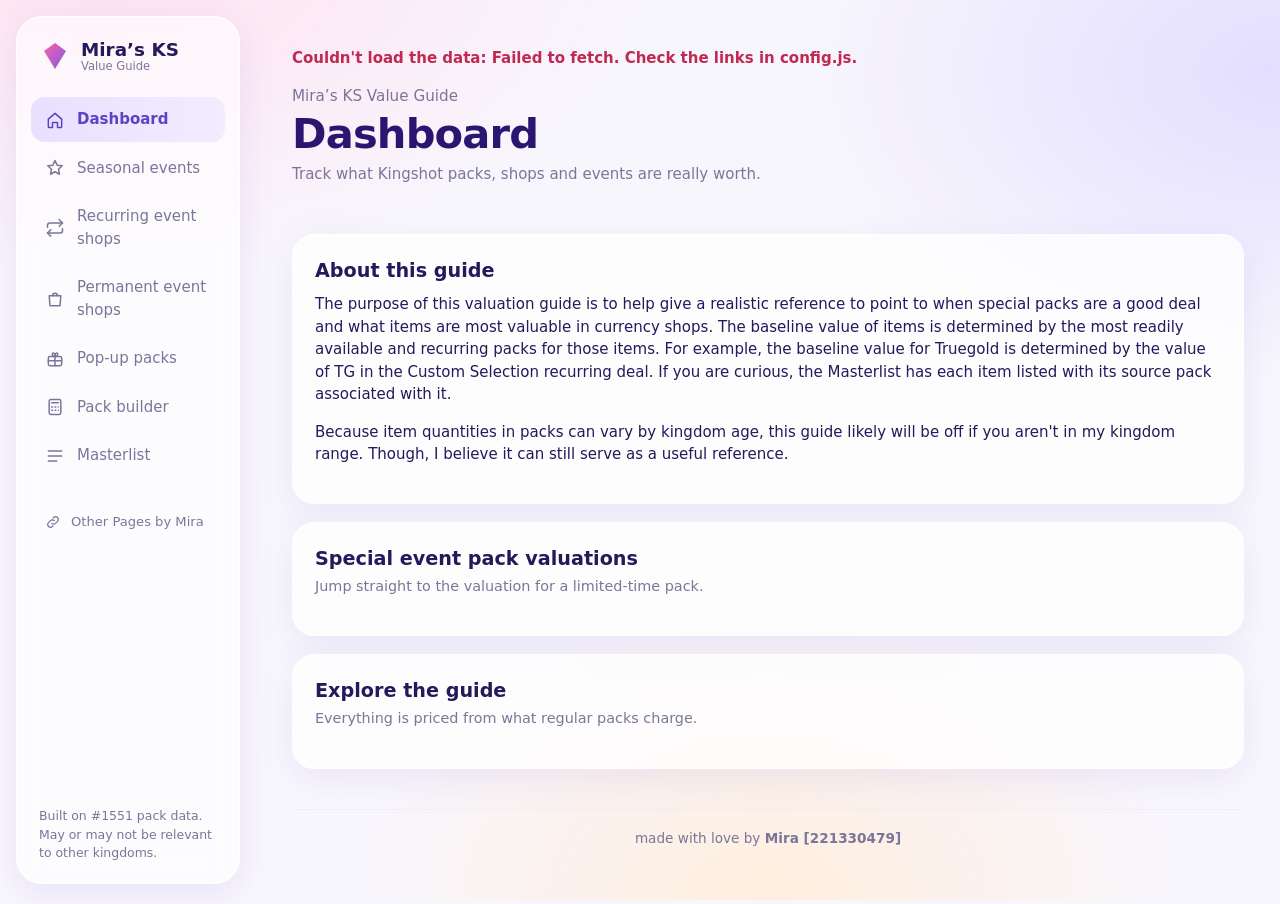
==== index.html @ 987b41c4 "added recurring page" ====
<!doctype html><html lang="en"><head><meta charset="utf-8"><meta name="viewport" content="width=device-width,initial-scale=1">
<title>Dashboard - Mira’s KS Value Guide</title><link rel="stylesheet" href="style.css"></head>
<body><main>
<div class="card"><div class="card-head" style="margin-bottom:8px"><div><h2>About this guide</h2></div></div><p style="margin:0">The purpose of this valuation guide is to help give a realistic reference to point to when special packs are a good deal and what items are most valuable in currency shops. The baseline value of items is determined by the most readily available and recurring packs for those items. For example, the baseline value for Truegold is determined by the value of TG in the Custom Selection recurring deal. If you are curious, the Masterlist has each item listed with its source pack associated with it.</p><p>Because item quantities in packs can vary by kingdom age, this guide likely will be off if you aren't in my kingdom range. Though, I believe it can still serve as a useful reference.</p></div>
<div class="card"><div class="card-head"><div><h2>Special event pack valuations</h2><p>Jump straight to the valuation for a limited-time pack.</p></div></div><div class="big-links" id="featured"></div></div>
<div class="card"><div class="card-head"><div><h2>Explore the guide</h2><p>Everything is priced from what regular packs charge.</p></div></div><div class="big-links" id="explore"></div></div>
</main>
<script src="config.js"></script>
<script src="app.js"></script>
<script>
header("index.html");
Promise.all([unitValues(), get("shops"), get("popups"), get("featured").catch(() => ({ featured: [] })), get("events").catch(() => ({ events: [] }))])
.then(([m, { shops }, { popups }, { featured }, { events: meta }]) => {
  const packs = scorePacks(m, popups).filter(p => !p.event);
  stats([
    ["Items valued", Object.keys(m).length, "list", ""],
    ["Event shops", shops.filter(s => !s.event).length, "bag", "pink"],
    ["Pop-up packs", packs.length, "gift", "peach"],
    ["Best pop-up ratio", packs.length ? Math.max(...packs.map(r => r.ratio)).toFixed(2) + "x" : "none yet", "bars", ""]
  ]);
  const feats = featured.map((f, i) => {
    let ev = (f.event || "").trim();
    if (!ev) { try { ev = new URL(f.url || "", location.href).searchParams.get("e") || ""; } catch (e) {} }
    const md = ev && meta.find(x => x.event.trim().toLowerCase() === ev.toLowerCase());
    return { ...f, i, st: md ? eventStatus(md) : null };
  }).sort((a, b) => stateRank[a.st ? a.st.state : "active"] - stateRank[b.st ? b.st.state : "active"] || a.i - b.i);
  document.getElementById("featured").innerHTML = feats.length
    ? feats.map(f => {
        const s = f.st ? f.st.state : "active";
        return bigLink(f.url || "popups.html", "gift", f.title, f.description, f.st ? f.st.label : f.badge, s === "past" ? "past" : "", s === "past" ? "grey" : s === "upcoming" ? "" : f.st ? "green" : "amber");
      }).join("")
    : `<p class="dim">No featured packs yet. Add a row to the featured tab of your sheet.</p>`;
  document.getElementById("explore").innerHTML = [
    ["event.html", "star", "Seasonal events", "Holiday events with their currency shop and packs."],
    ["recurring.html", "repeat", "Recurring event shops", "Shops from rotating events like Fantasy Theater, tier by tier."],
    ["shops.html", "bag", "Permanent event shops", "What each shop token is worth."],
    ["popups.html", "gift", "Pop-up packs", "Every special pack versus regular prices."],
    ["build.html", "calc", "Pack builder", "Check any pack by typing in its items and price."],
    ["masterlist.html", "list", "Masterlist", "The dollar value of every upgrade item."]
  ].map(l => bigLink(...l)).join("");
});
</script></body></html>
---- style.css ----
:root{--ink:#231a5c;--title:#2a1670;--mute:#7a7699;--line:#f0edf8;--head:#f4f1fb;--hover:#faf8ff;--violet:#7c5ce6;--lav-bg:#ece7ff;--lav-ink:#5a44c4;--green-bg:#dbf4e5;--green-ink:#1f7a4d;--amber-bg:#ffe9d9;--amber-ink:#b4571f;--rose-bg:#ffe0e7;--rose-ink:#c02a52;color-scheme:light}
*{box-sizing:border-box}
body{margin:0;min-height:100vh;color:var(--ink);font:15px/1.5 system-ui,-apple-system,"Segoe UI",Roboto,sans-serif;background:radial-gradient(900px 520px at 8% -5%,#ffe2f0,transparent 62%),radial-gradient(820px 520px at 100% 8%,#e4deff,transparent 60%),radial-gradient(700px 500px at 60% 100%,#ffeede,transparent 60%),#f8f6fd;background-attachment:fixed}
.side{position:fixed;inset:16px auto 16px 16px;width:224px;display:flex;flex-direction:column;padding:22px 14px 18px;background:rgba(255,255,255,.62);backdrop-filter:blur(14px);border:1px solid #fff;border-radius:26px;box-shadow:0 10px 36px rgba(120,90,200,.12)}
.brand{display:flex;align-items:center;gap:10px;padding:0 8px 24px;font-weight:800;font-size:1.15rem;line-height:1.15}
.brand small{display:block;font-weight:500;font-size:.72rem;color:var(--mute)}
.logo{width:32px;height:32px;flex:none}
nav{display:flex;flex-direction:column;gap:4px}
nav a{display:flex;align-items:center;gap:12px;padding:11px 14px;border-radius:14px;color:var(--mute);text-decoration:none;font-weight:500}
nav a svg{width:20px;height:20px;flex:none;fill:none;stroke:currentColor;stroke-width:1.8;stroke-linecap:round;stroke-linejoin:round}
nav a.aside{margin-top:22px;padding:8px 14px;font-size:.82rem;gap:10px}
nav a.aside svg{width:16px;height:16px}
nav a:hover{background:rgba(124,92,230,.07)}
nav a[aria-current]{background:linear-gradient(90deg,#e8e0ff,#f2ecff);color:var(--lav-ink);font-weight:700}
nav a:focus-visible,input:focus-visible,th button:focus-visible,.shop-summary:focus-visible{outline:2px solid var(--violet);outline-offset:3px}
.tagline{margin:auto 8px 2px;font-size:.78rem;color:var(--mute)}
main{margin-left:256px;padding:32px 36px 56px;max-width:1220px}
.eyebrow{margin:0;color:var(--mute);font-size:.95rem}
h1{font-size:2.6rem;font-weight:800;letter-spacing:-.02em;line-height:1.1;margin:4px 0 6px;color:var(--title)}
.sub{color:var(--mute);margin:0}
.stats{display:grid;grid-template-columns:repeat(auto-fit,minmax(210px,1fr));gap:16px;margin:24px 0}
.stat{display:flex;align-items:center;gap:12px;padding:16px 14px;border-radius:20px;border:1px solid #fff;box-shadow:0 8px 28px rgba(120,90,200,.09);background:linear-gradient(135deg,rgba(255,255,255,.9),var(--tint,#f3efff))}
.stat.pink{--tint:#ffeaf4}.stat.peach{--tint:#fff1e6}
.tile{width:46px;height:46px;border-radius:14px;display:grid;place-items:center;background:#e8e2ff;color:#6a52d9;flex:none}
.stat.pink .tile{background:#ffdcec;color:#e0407f}.stat.peach .tile{background:#ffe6d2;color:#d9722b}
.tile svg{width:22px;height:22px;fill:none;stroke:currentColor;stroke-width:1.9;stroke-linecap:round;stroke-linejoin:round}
.stat p{margin:0;color:var(--mute);font-size:.85rem}
.stat>div{min-width:0}
.stat strong{overflow-wrap:anywhere;font-size:1.45rem;font-weight:800;line-height:1.2;color:var(--title)}
section{margin-bottom:24px}
.card{background:rgba(255,255,255,.78);border:1px solid #fff;border-radius:22px;box-shadow:0 10px 36px rgba(120,90,200,.10);padding:22px;margin-bottom:18px}
.card-head{display:flex;justify-content:space-between;align-items:flex-start;gap:12px;flex-wrap:wrap;margin-bottom:16px}
.card-head h2{font-size:1.2rem;font-weight:700;margin:0}
.card-head p{margin:2px 0 0;color:var(--mute);font-size:.9rem}
.shop-summary{display:flex;align-items:center;gap:10px;cursor:pointer;list-style:none}
.shop-summary::-webkit-details-marker{display:none}
.shop-summary::before{content:"+";display:inline-grid;place-items:center;width:24px;height:24px;border-radius:50%;background:linear-gradient(135deg,#ece7ff,#ffe3f0);color:var(--lav-ink);font-weight:700}
details[open]>.shop-summary{margin-bottom:16px}
details[open]>.shop-summary::before{content:"\2212"}
.shop-summary h2{font-size:1.2rem;font-weight:700;margin:0}
input{width:240px;max-width:100%;padding:9px 14px;border:1px solid var(--line);border-radius:12px;background:#fff;color:var(--ink);font:inherit;box-shadow:0 2px 8px rgba(120,90,200,.08)}
.wrap{overflow-x:auto}
table{border-collapse:separate;border-spacing:0;width:100%;font-variant-numeric:tabular-nums}
th,td{padding:14px 16px;text-align:left;white-space:nowrap;border-bottom:1px solid var(--line)}
td:first-child{white-space:normal;font-weight:600}
thead th{background:var(--head);border-bottom:0;padding:10px 16px}
thead th:first-child{border-radius:12px 0 0 12px}
thead th:last-child{border-radius:0 12px 12px 0}
th button{all:unset;cursor:pointer;display:inline-flex;align-items:center;gap:6px;font-weight:600;font-size:.85rem;color:var(--mute)}
.arrow{font-size:.75rem;opacity:.5}
th button.on{color:var(--ink)}th button.on .arrow{opacity:1;color:var(--violet)}
th button:hover{color:var(--ink)}
tbody tr:hover td{background:var(--hover)}
tbody tr:last-child td{border-bottom:0}
tr.exp{cursor:pointer}
.chev{all:unset;box-sizing:border-box;width:22px;height:22px;border-radius:50%;display:inline-grid;place-items:center;vertical-align:middle;margin-right:10px;cursor:pointer;background:linear-gradient(135deg,#ece7ff,#ffe3f0);color:var(--lav-ink)}
.chev::before{content:"";width:6px;height:6px;border-right:2px solid currentColor;border-bottom:2px solid currentColor;transform:rotate(-45deg);transition:transform .15s}
.chev[aria-expanded=true]::before{transform:rotate(45deg)}
.chev:focus-visible{outline:2px solid var(--violet);outline-offset:2px}
tbody tr.detail:hover>td{background:none}
.detail>td{padding:0 16px 14px;white-space:normal;font-weight:400}
.breakdown{background:#faf8ff;border:1px solid var(--line);border-radius:16px;padding:14px 16px;overflow-x:auto}
.breakdown p{margin:0 0 8px;font-size:.88rem}
.breakdown table{font-size:.9rem}
.breakdown th,.breakdown td{padding:8px 12px}
.breakdown thead th{background:none;border-bottom:1px solid var(--line);font-size:.8rem;color:var(--mute);padding:6px 12px}
.breakdown thead th:first-child,.breakdown thead th:last-child{border-radius:0}
.breakdown tfoot td{font-weight:700;border-bottom:0;border-top:1px solid var(--line)}
.breakdown tfoot tr+tr td{border-top:0}
.pos{color:var(--green-ink)}.neg{color:var(--rose-ink)}
@media(prefers-reduced-motion:reduce){.chev::before{transition:none}}
a.pill{text-decoration:none}
.shop-summary .pill{margin-left:4px}
.eyebrow a{color:var(--lav-ink);text-decoration:none;font-weight:600}
.eyebrow a:hover{text-decoration:underline}
.tier+.tier{margin-top:26px;padding-top:20px;border-top:2px dashed var(--line)}
.tier-head{display:flex;align-items:center;flex-wrap:wrap;gap:8px 12px;margin-bottom:10px}
.tier-head h3{margin:0;font-size:1.05rem;font-weight:800;color:var(--title)}
.section-label{font-size:1.15rem;font-weight:700;margin:26px 4px 12px}
.price-field{display:flex;flex-direction:column;gap:4px;color:var(--mute);font-size:.82rem;font-weight:600}
.money{display:flex;align-items:center;gap:6px;color:var(--ink);font-size:1rem}
.money input{width:130px}
.brows{display:flex;flex-direction:column;gap:10px}
.brow{display:grid;grid-template-columns:minmax(0,2fr) minmax(0,1fr) minmax(90px,auto) 36px;gap:10px;align-items:center}
.brow input{width:100%}
.b-worth{white-space:nowrap}
.b-del{all:unset;box-sizing:border-box;width:32px;height:32px;border-radius:50%;display:grid;place-items:center;cursor:pointer;color:var(--mute);background:var(--head);font-size:1.2rem;line-height:1}
.b-del:hover{background:var(--rose-bg);color:var(--rose-ink)}
.b-del:focus-visible,.btn:focus-visible{outline:2px solid var(--violet);outline-offset:2px}
.b-actions{display:flex;gap:10px;margin-top:16px;flex-wrap:wrap}
.btn{all:unset;box-sizing:border-box;cursor:pointer;padding:9px 18px;border-radius:12px;font-weight:600;color:#fff;background:linear-gradient(90deg,#8d6df0,#e65aa6);box-shadow:0 4px 14px rgba(124,92,230,.25)}
.btn.ghost{color:var(--lav-ink);background:var(--lav-bg);box-shadow:none}
@media(max-width:560px){.brow{grid-template-columns:minmax(0,1fr) minmax(0,.6fr) 32px}.b-worth{grid-column:1/3;grid-row:2}.b-del{grid-row:1;grid-column:3}}
.strong{font-weight:700}.dim{color:var(--mute)}.bad{color:var(--rose-ink);font-weight:600}
.pill{display:inline-block;padding:3px 12px;border-radius:999px;font-size:.85rem;font-weight:500;background:var(--lav-bg);color:var(--lav-ink);white-space:normal}
.pill.c1{background:#e0ebff;color:#2f5bc9}.pill.c2{background:#ffe0ef;color:#c2377d}.pill.c3{background:#ffe9d9;color:#b4571f}.pill.c4{background:#d9f3ea;color:#1d7a5a}
.pill.green{background:var(--green-bg);color:var(--green-ink)}.pill.amber{background:var(--amber-bg);color:var(--amber-ink)}.pill.rose{background:var(--rose-bg);color:var(--rose-ink)}
.meter{display:inline-block;height:8px;background:linear-gradient(90deg,#ff7ab8,#7c5ce6);border-radius:99px;vertical-align:middle;margin-left:10px}
.tag{font-size:.75rem;background:var(--amber-bg);color:var(--amber-ink);border-radius:99px;padding:1px 8px;margin-left:6px}
.credits{margin-top:40px;padding-top:18px;border-top:1px solid var(--line);text-align:center;color:var(--mute);font-size:.85rem}
.credits a{color:inherit;text-decoration:none;font-weight:700}
.note a,.card p a{color:var(--lav-ink);font-weight:600}
.note{color:var(--mute);font-size:.88rem;margin:14px 4px 0}
.pillbar{display:flex;flex-wrap:wrap;align-items:center;gap:8px;max-height:210px;overflow-y:auto;padding:10px 12px;margin:22px 0 4px;border-radius:20px;background:rgba(255,255,255,.82);backdrop-filter:blur(10px);border:1px solid #fff;box-shadow:0 8px 28px rgba(120,90,200,.10)}
.chip-label{color:var(--mute);font-size:.85rem;font-weight:600;padding:0 6px}
.chip{padding:7px 16px;border-radius:999px;background:#fff;border:1px solid var(--line);color:var(--ink);font-size:.9rem;font-weight:600;text-decoration:none;box-shadow:0 2px 6px rgba(120,90,200,.08);transition:background .15s}
.chip:hover{background:var(--lav-bg)}
.chip[aria-current]{background:linear-gradient(90deg,#e8e0ff,#ffe3f0);color:var(--lav-ink);border-color:#fff}
.chip:focus-visible{outline:2px solid var(--violet);outline-offset:2px}
details.card{scroll-margin-top:20px}
.big-link.past{filter:grayscale(1);opacity:.6}
.big-link.past:hover,.big-link.past:focus-visible{opacity:.9}
.pill.grey{background:#ececf1;color:#6b6a7a}
.big-links{display:grid;grid-template-columns:repeat(auto-fill,minmax(250px,1fr));gap:16px}
.big-link{--tint:#f3efff;display:flex;flex-direction:column;gap:6px;padding:20px;border-radius:22px;text-decoration:none;color:var(--ink);border:1px solid #fff;background:linear-gradient(135deg,rgba(255,255,255,.95),var(--tint));box-shadow:0 8px 28px rgba(120,90,200,.09);transition:transform .15s,box-shadow .15s}
.big-link:nth-child(3n+2){--tint:#ffeaf4}.big-link:nth-child(3n){--tint:#fff1e6}
.big-link:hover{transform:translateY(-3px);box-shadow:0 14px 34px rgba(120,90,200,.16)}
.big-link:focus-visible{outline:2px solid var(--violet);outline-offset:3px}
.big-link .tile{margin-bottom:8px}
.big-link:nth-child(3n+2) .tile{background:#ffdcec;color:#e0407f}.big-link:nth-child(3n) .tile{background:#ffe6d2;color:#d9722b}
.big-link strong{font-size:1.15rem;font-weight:800;color:var(--title)}
.big-link .desc{color:var(--mute);font-size:.9rem;flex:1}
.go{display:flex;justify-content:space-between;align-items:center;margin-top:10px}
.go-arrow{width:34px;height:34px;border-radius:50%;display:grid;place-items:center;background:#fff;color:var(--lav-ink);box-shadow:0 2px 8px rgba(120,90,200,.15)}
.go-arrow svg{width:18px;height:18px;fill:none;stroke:currentColor;stroke-width:2;stroke-linecap:round;stroke-linejoin:round}
@media(prefers-reduced-motion:reduce){.big-link{transition:none}.big-link:hover{transform:none}}
@media(max-width:860px){
.side{position:static;width:auto;margin:12px;flex-direction:row;align-items:center;flex-wrap:wrap;gap:8px;padding:10px 12px;border-radius:20px}
.brand{padding:0 10px 0 4px}.tagline{display:none}
nav{flex-direction:row;flex-wrap:wrap;width:100%;gap:4px}nav a.aside{margin-top:0;font-size:.78rem}nav a{flex:1 1 auto;justify-content:center;padding:9px 8px;font-size:.82rem;white-space:nowrap}nav a svg{display:none}
main{margin:0;padding:8px 16px 40px}h1{font-size:2rem}}
.ranked{display:flex;align-items:center;gap:12px}
.rank{flex:none;display:grid;place-items:center;width:38px;height:30px;border-radius:9px;background:#fff;border:1.5px solid #cfc4f7;color:var(--violet);font-size:.82rem;font-weight:800;letter-spacing:-.02em}
.rank.none{border-style:dashed;border-color:var(--line);color:var(--mute)}
tr.top td{background:#effaf3}
tr.top td:first-child{box-shadow:inset 4px 0 0 #3fbf7f}
tr.top .rank{background:#2fa86b;border-color:#2fa86b;color:#fff;box-shadow:0 2px 6px rgba(47,168,107,.3)}
tbody tr.top:hover td{background:#e3f6ea}
tr.low td{opacity:.5}
tr.low:hover td{opacity:.85}
@media(max-width:640px){
.stats{grid-template-columns:repeat(2,minmax(0,1fr));gap:10px;margin:16px 0}
.stat{padding:12px 10px;gap:8px;border-radius:16px}
.stat .tile{width:34px;height:34px;border-radius:10px}.stat .tile svg{width:18px;height:18px}
.stat p{font-size:.75rem;line-height:1.25}.stat strong{font-size:1.1rem}
.card{padding:14px;border-radius:18px}
table.rt,table.rt tbody{display:block}
table.rt thead tr{display:flex;flex-wrap:wrap;align-items:center;gap:6px;margin-bottom:6px}
table.rt thead tr::before{content:"Sort by";font-size:.75rem;font-weight:600;color:var(--mute);margin-right:2px}
table.rt thead th{padding:0;background:none;border-radius:0}
table.rt th button{padding:5px 10px;border-radius:999px;background:var(--head);font-size:.78rem}
table.rt th button.on{background:var(--lav-bg);color:var(--lav-ink)}
table.rt tbody tr{display:grid;grid-template-columns:repeat(3,minmax(0,1fr));gap:8px 10px;padding:12px 2px;border-bottom:1px solid var(--line)}
table.rt tbody tr:last-child{border-bottom:0}
table.rt tbody tr:hover td{background:none}
table.rt tbody tr.top{background:#effaf3;border-radius:14px;border-bottom:0;margin-bottom:6px;padding:12px 10px;box-shadow:inset 4px 0 0 #3fbf7f}
table.rt tbody tr.top td{background:none;box-shadow:none}
table.rt td{padding:0;border:0;white-space:normal;min-width:0;font-size:.85rem}
table.rt td::before{content:attr(data-label);display:block;font-size:.68rem;font-weight:600;color:var(--mute);text-transform:uppercase;letter-spacing:.03em}
table.rt td:first-child{grid-column:1/-1;font-size:.98rem}
table.rt.has-hero td:first-child{grid-column:1/3;grid-row:1}
table.rt td.hero{grid-column:3;grid-row:1;text-align:right;align-self:center;font-weight:700;font-size:1rem}
table.rt td:first-child::before,table.rt td.hero::before{display:none}
table.rt td.hero .meter{display:block;margin:4px 0 0 auto;max-width:100%}
table.rt tr.detail{display:block;padding:0 0 12px}
table.rt tr.detail>td{display:block;padding:0}
table.rt tr.detail>td::before{display:none}
.breakdown{padding:10px}
.breakdown th,.breakdown td{padding:6px;white-space:normal}
.breakdown th:nth-child(5),.breakdown td:nth-child(5){display:none}
}
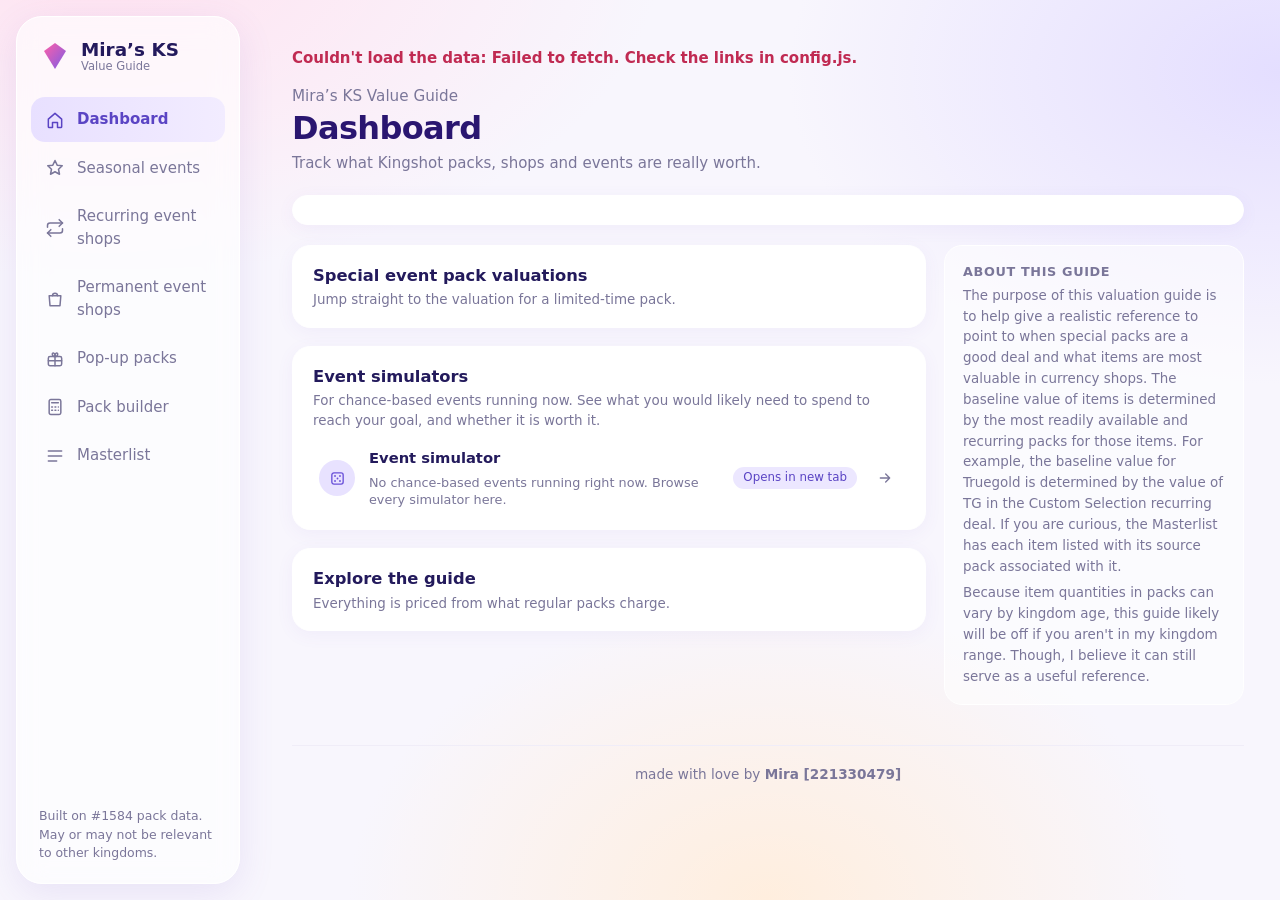
==== commit 8a612244: "updated format" ====
--- a/index.html
+++ b/index.html
@@ -1,17 +1,33 @@
 <!doctype html><html lang="en"><head><meta charset="utf-8"><meta name="viewport" content="width=device-width,initial-scale=1">
 <title>Dashboard - Mira’s KS Value Guide</title><link rel="stylesheet" href="style.css"></head>
-<body><main>
-<div class="card"><div class="card-head" style="margin-bottom:8px"><div><h2>About this guide</h2></div></div><p style="margin:0">The purpose of this valuation guide is to help give a realistic reference to point to when special packs are a good deal and what items are most valuable in currency shops. The baseline value of items is determined by the most readily available and recurring packs for those items. For example, the baseline value for Truegold is determined by the value of TG in the Custom Selection recurring deal. If you are curious, the Masterlist has each item listed with its source pack associated with it.</p><p>Because item quantities in packs can vary by kingdom age, this guide likely will be off if you aren't in my kingdom range. Though, I believe it can still serve as a useful reference.</p></div>
-<div class="card"><div class="card-head"><div><h2>Special event pack valuations</h2><p>Jump straight to the valuation for a limited-time pack.</p></div></div><div class="big-links" id="featured"></div></div>
-<div class="card"><div class="card-head"><div><h2>Explore the guide</h2><p>Everything is priced from what regular packs charge.</p></div></div><div class="big-links" id="explore"></div></div>
+<body class="dash"><main>
+<div class="dash-grid"><div class="dash-main">
+<div class="card"><div class="card-head"><div><h2>Special event pack valuations</h2><p>Jump straight to the valuation for a limited-time pack.</p></div></div><div class="link-list wide" id="featured"></div></div>
+<div class="card"><div class="card-head"><div><h2>Event simulators</h2><p>For chance-based events running now. See what you would likely need to spend to reach your goal, and whether it is worth it.</p></div></div><div class="link-list wide" id="sims"></div></div>
+<div class="card"><div class="card-head"><div><h2>Explore the guide</h2><p>Everything is priced from what regular packs charge.</p></div></div><div class="link-list two" id="explore"></div></div>
+</div><div class="dash-side">
+<section class="about"><h2>About this guide</h2><p>The purpose of this valuation guide is to help give a realistic reference to point to when special packs are a good deal and what items are most valuable in currency shops. The baseline value of items is determined by the most readily available and recurring packs for those items. For example, the baseline value for Truegold is determined by the value of TG in the Custom Selection recurring deal. If you are curious, the Masterlist has each item listed with its source pack associated with it.</p><p>Because item quantities in packs can vary by kingdom age, this guide likely will be off if you aren't in my kingdom range. Though, I believe it can still serve as a useful reference.</p></section>
+</div></div>
 </main>
 <script src="config.js"></script>
 <script src="app.js"></script>
 <script>
 header("index.html");
-Promise.all([unitValues(), get("shops"), get("popups"), get("featured").catch(() => ({ featured: [] })), get("events").catch(() => ({ events: [] }))])
+const eventsP = get("events").catch(() => ({ events: [] }));
+// Event simulators: one tile per row in the events tab with a link in its "simulator" column
+const SIM_HOME = "https://mirakingshot.github.io/eventsim/";
+const SIM_DESC = "See the spending most likely needed to reach your goal, and whether it is worth it using this guide's item values.";
+eventsP.then(({ events }) => {
+  const sims = events.filter(e => e.simulator).map((e, i) => ({ ...e, i, st: eventStatus(e) }))
+    .filter(e => e.st.state !== "past")
+    .sort((a, b) => stateRank[a.st.state] - stateRank[b.st.state] || a.i - b.i);
+  document.getElementById("sims").innerHTML = sims.length
+    ? sims.map(e => bigLink(e.simulator, "dice", e.event + " simulator", e["simulator description"] || SIM_DESC, e.st.label, "", e.st.state === "upcoming" ? "" : "green")).join("")
+    : bigLink(SIM_HOME, "dice", "Event simulator", "No chance-based events running right now. Browse every simulator here.", "Opens in new tab", "", "");
+});
+Promise.all([unitValues(), get("shops"), get("popups"), get("featured").catch(() => ({ featured: [] })), eventsP])
 .then(([m, { shops }, { popups }, { featured }, { events: meta }]) => {
-  const packs = scorePacks(m, popups).filter(p => !p.event);
+  const packs = scorePacks(m, popups).filter(p => !p.event && !p.recurring);
   stats([
     ["Items valued", Object.keys(m).length, "list", ""],
     ["Event shops", shops.filter(s => !s.event).length, "bag", "pink"],
--- a/style.css
+++ b/style.css
@@ -8,8 +8,6 @@
 nav{display:flex;flex-direction:column;gap:4px}
 nav a{display:flex;align-items:center;gap:12px;padding:11px 14px;border-radius:14px;color:var(--mute);text-decoration:none;font-weight:500}
 nav a svg{width:20px;height:20px;flex:none;fill:none;stroke:currentColor;stroke-width:1.8;stroke-linecap:round;stroke-linejoin:round}
-nav a.aside{margin-top:22px;padding:8px 14px;font-size:.82rem;gap:10px}
-nav a.aside svg{width:16px;height:16px}
 nav a:hover{background:rgba(124,92,230,.07)}
 nav a[aria-current]{background:linear-gradient(90deg,#e8e0ff,#f2ecff);color:var(--lav-ink);font-weight:700}
 nav a:focus-visible,input:focus-visible,th button:focus-visible,.shop-summary:focus-visible{outline:2px solid var(--violet);outline-offset:3px}
@@ -30,6 +28,9 @@
 section{margin-bottom:24px}
 .card{background:rgba(255,255,255,.78);border:1px solid #fff;border-radius:22px;box-shadow:0 10px 36px rgba(120,90,200,.10);padding:22px;margin-bottom:18px}
 .card-head{display:flex;justify-content:space-between;align-items:flex-start;gap:12px;flex-wrap:wrap;margin-bottom:16px}
+.about{margin:0 4px 22px;padding:2px 0 2px 16px;border-left:3px solid #e2dbfa;color:var(--mute);font-size:.88rem;line-height:1.55;max-width:75ch}
+.about h2{margin:0 0 4px;font-size:.8rem;font-weight:700;text-transform:uppercase;letter-spacing:.05em;color:var(--mute)}
+.about p{margin:0 0 6px}.about p:last-child{margin:0}
 .card-head h2{font-size:1.2rem;font-weight:700;margin:0}
 .card-head p{margin:2px 0 0;color:var(--mute);font-size:.9rem}
 .shop-summary{display:flex;align-items:center;gap:10px;cursor:pointer;list-style:none}
@@ -73,6 +74,11 @@
 .shop-summary .pill{margin-left:4px}
 .eyebrow a{color:var(--lav-ink);text-decoration:none;font-weight:600}
 .eyebrow a:hover{text-decoration:underline}
+.seg{display:inline-flex;flex-wrap:wrap;gap:4px;padding:4px;margin-bottom:18px;border-radius:14px;background:var(--head)}
+.seg button{all:unset;box-sizing:border-box;cursor:pointer;padding:7px 14px;border-radius:10px;font-size:.88rem;font-weight:600;color:var(--mute)}
+.seg button:hover{color:var(--ink)}
+.seg button[aria-pressed=true]{background:#fff;color:var(--lav-ink);box-shadow:0 2px 8px rgba(120,90,200,.15)}
+.seg button:focus-visible{outline:2px solid var(--violet);outline-offset:2px}
 .tier+.tier{margin-top:26px;padding-top:20px;border-top:2px dashed var(--line)}
 .tier-head{display:flex;align-items:center;flex-wrap:wrap;gap:8px 12px;margin-bottom:10px}
 .tier-head h3{margin:0;font-size:1.05rem;font-weight:800;color:var(--title)}
@@ -93,7 +99,7 @@
 @media(max-width:560px){.brow{grid-template-columns:minmax(0,1fr) minmax(0,.6fr) 32px}.b-worth{grid-column:1/3;grid-row:2}.b-del{grid-row:1;grid-column:3}}
 .strong{font-weight:700}.dim{color:var(--mute)}.bad{color:var(--rose-ink);font-weight:600}
 .pill{display:inline-block;padding:3px 12px;border-radius:999px;font-size:.85rem;font-weight:500;background:var(--lav-bg);color:var(--lav-ink);white-space:normal}
-.pill.c1{background:#e0ebff;color:#2f5bc9}.pill.c2{background:#ffe0ef;color:#c2377d}.pill.c3{background:#ffe9d9;color:#b4571f}.pill.c4{background:#d9f3ea;color:#1d7a5a}
+.pill.purple{background:var(--lav-bg);color:var(--lav-ink)}.pill.c1{background:#e0ebff;color:#2f5bc9}.pill.c2{background:#ffe0ef;color:#c2377d}.pill.c3{background:#ffe9d9;color:#b4571f}.pill.c4{background:#d9f3ea;color:#1d7a5a}
 .pill.green{background:var(--green-bg);color:var(--green-ink)}.pill.amber{background:var(--amber-bg);color:var(--amber-ink)}.pill.rose{background:var(--rose-bg);color:var(--rose-ink)}
 .meter{display:inline-block;height:8px;background:linear-gradient(90deg,#ff7ab8,#7c5ce6);border-radius:99px;vertical-align:middle;margin-left:10px}
 .tag{font-size:.75rem;background:var(--amber-bg);color:var(--amber-ink);border-radius:99px;padding:1px 8px;margin-left:6px}
@@ -127,7 +133,7 @@
 @media(max-width:860px){
 .side{position:static;width:auto;margin:12px;flex-direction:row;align-items:center;flex-wrap:wrap;gap:8px;padding:10px 12px;border-radius:20px}
 .brand{padding:0 10px 0 4px}.tagline{display:none}
-nav{flex-direction:row;flex-wrap:wrap;width:100%;gap:4px}nav a.aside{margin-top:0;font-size:.78rem}nav a{flex:1 1 auto;justify-content:center;padding:9px 8px;font-size:.82rem;white-space:nowrap}nav a svg{display:none}
+nav{flex-direction:row;flex-wrap:wrap;width:100%;gap:4px}nav a{flex:1 1 auto;justify-content:center;padding:9px 8px;font-size:.82rem;white-space:nowrap}nav a svg{display:none}
 main{margin:0;padding:8px 16px 40px}h1{font-size:2rem}}
 .ranked{display:flex;align-items:center;gap:12px}
 .rank{flex:none;display:grid;place-items:center;width:38px;height:30px;border-radius:9px;background:#fff;border:1.5px solid #cfc4f7;color:var(--violet);font-size:.82rem;font-weight:800;letter-spacing:-.02em}
@@ -159,6 +165,7 @@
 table.rt td::before{content:attr(data-label);display:block;font-size:.68rem;font-weight:600;color:var(--mute);text-transform:uppercase;letter-spacing:.03em}
 table.rt td:first-child{grid-column:1/-1;font-size:.98rem}
 table.rt.has-hero td:first-child{grid-column:1/3;grid-row:1}
+table.rt td.wide{grid-column:1/-1}
 table.rt td.hero{grid-column:3;grid-row:1;text-align:right;align-self:center;font-weight:700;font-size:1rem}
 table.rt td:first-child::before,table.rt td.hero::before{display:none}
 table.rt td.hero .meter{display:block;margin:4px 0 0 auto;max-width:100%}
@@ -169,3 +176,52 @@
 .breakdown th,.breakdown td{padding:6px;white-space:normal}
 .breakdown th:nth-child(5),.breakdown td:nth-child(5){display:none}
 }
+
+/* Dashboard: compact, list-style layout */
+.dash h1{font-size:2rem}
+.dash-grid{display:grid;grid-template-columns:minmax(0,1fr) 300px;gap:18px;align-items:start}
+.dash-side{position:sticky;top:20px}
+.dash .card{background:#fff;border-radius:18px;padding:18px 20px 10px;box-shadow:0 4px 18px rgba(120,90,200,.06);margin-bottom:18px}
+.dash .card-head{margin-bottom:6px}
+.dash .card-head h2{font-size:1.02rem}
+.dash .card-head p{font-size:.84rem}
+.dash .stats{gap:0;margin:20px 0;padding:14px 4px;background:#fff;border:1px solid #fff;border-radius:18px;box-shadow:0 4px 18px rgba(120,90,200,.06)}
+.dash .stat{padding:2px 18px;background:none;border:0;border-left:1px solid var(--line);border-radius:0;box-shadow:none}
+.dash .stat:first-child{border-left:0}
+.dash .stat .tile{width:38px;height:38px;border-radius:50%}
+.dash .stat .tile svg{width:18px;height:18px}
+.dash .stat p{font-size:.8rem}
+.dash .stat strong{font-size:1.2rem}
+.dash-side .about{margin:0;padding:16px 18px;border:1px solid #fff;border-radius:18px;background:rgba(255,255,255,.55);font-size:.84rem}
+
+.link-list{display:grid}
+.link-list.two{grid-template-columns:repeat(2,minmax(0,1fr));column-gap:28px}
+.link-list .big-link{display:grid;grid-template-columns:36px minmax(0,1fr) auto;grid-template-areas:"tile title arrow" "tile desc arrow" "tile pill arrow";column-gap:14px;align-items:center;padding:11px 6px;border:0;border-bottom:1px solid var(--line);border-radius:0;background:none;box-shadow:none;transition:background .15s}
+.link-list .big-link:last-child,.link-list.two .big-link:nth-last-child(-n+2):nth-child(odd),.link-list.two .big-link:last-child{border-bottom:0}
+.link-list .big-link:hover{transform:none;box-shadow:none;background:var(--hover)}
+.link-list .big-link:focus-visible{outline-offset:0;border-radius:10px}
+.link-list .tile{grid-area:tile;width:36px;height:36px;margin:0;border-radius:50%;align-self:center}
+.link-list .tile svg{width:17px;height:17px}
+.link-list strong{grid-area:title;font-size:.92rem;font-weight:600;color:var(--ink);line-height:1.3}
+.link-list .desc{grid-area:desc;font-size:.8rem;line-height:1.35;display:-webkit-box;-webkit-line-clamp:2;-webkit-box-orient:vertical;overflow:hidden}
+.link-list .go{display:contents}
+.link-list .go>span:first-child{grid-area:pill;justify-self:start;margin-top:5px}
+.link-list .go>span:first-child:empty{display:none}
+.link-list .pill{font-size:.74rem;padding:2px 10px}
+.link-list .go-arrow{grid-area:arrow;width:28px;height:28px;background:none;box-shadow:none;color:var(--mute)}
+.link-list .go-arrow svg{width:16px;height:16px}
+.link-list .big-link:hover .go-arrow{color:var(--lav-ink)}
+@media(min-width:641px){
+.link-list.wide .big-link{grid-template-columns:36px minmax(0,1fr) auto auto;grid-template-areas:"tile title pill arrow" "tile desc pill arrow"}
+.link-list.wide .go>span:first-child{margin:0 0 0 12px;justify-self:end}
+}
+@media(max-width:1100px){.dash-grid{grid-template-columns:minmax(0,1fr)}.dash-side{position:static}}
+@media(max-width:640px){
+.dash .stats{grid-template-columns:repeat(2,minmax(0,1fr));row-gap:14px}
+.dash .stat{padding:2px 12px}
+.dash .stat:nth-child(odd){border-left:0}
+.link-list.two{grid-template-columns:minmax(0,1fr)}
+.link-list.two .big-link:nth-last-child(-n+2):nth-child(odd){border-bottom:1px solid var(--line)}
+.link-list.two .big-link:last-child{border-bottom:0}
+.dash .card{padding:16px 14px 6px}
+}
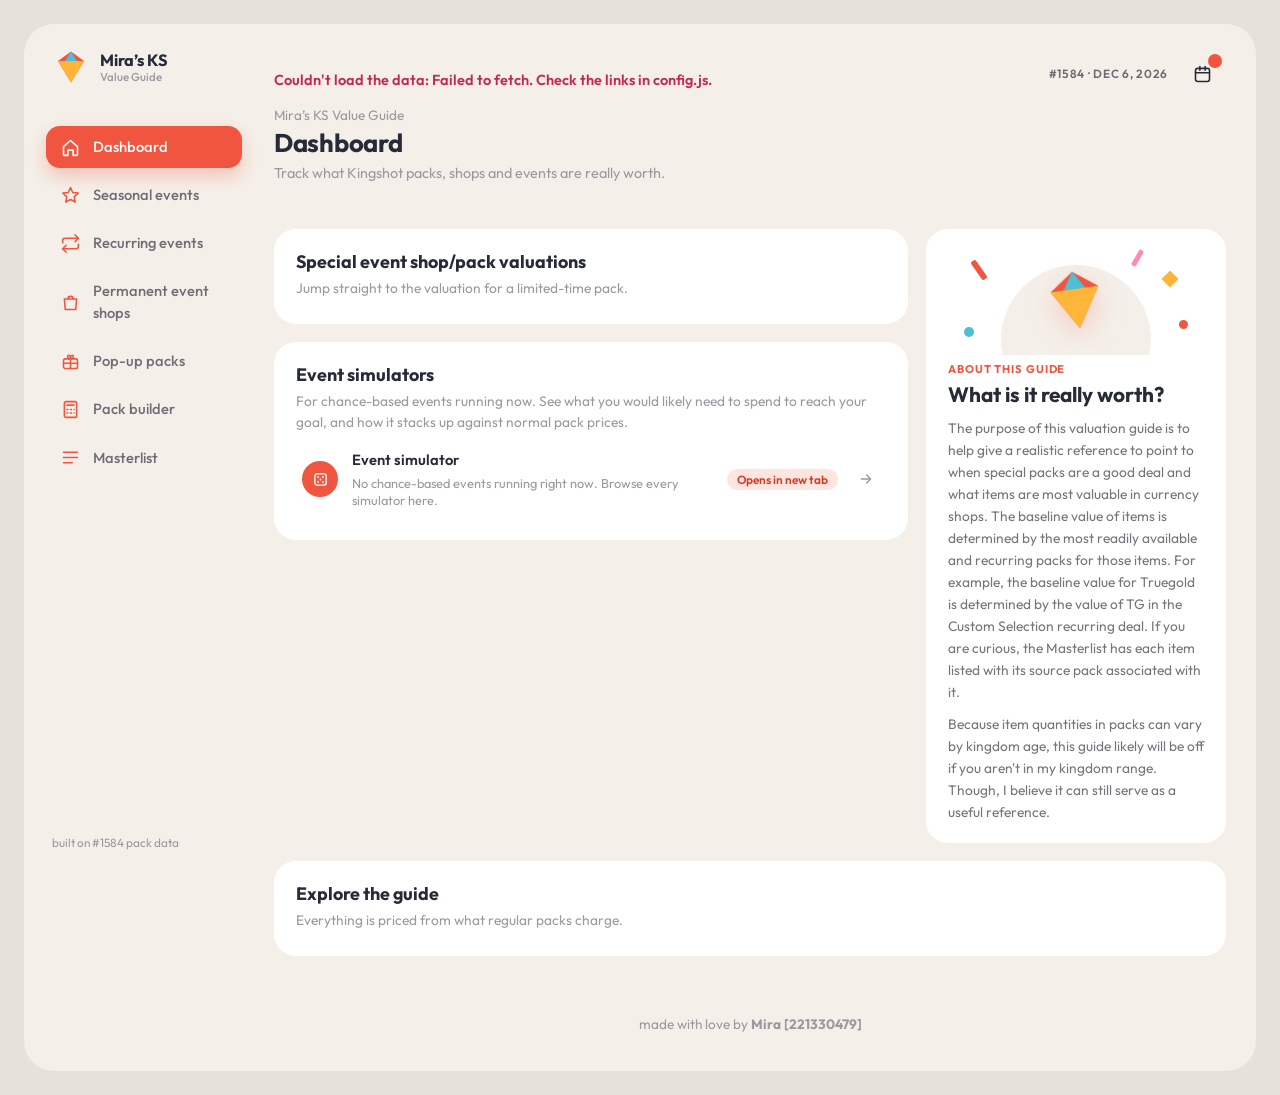
==== commit 5e683455: "Redesign with warm theme, events panel and calendar popup - Add theme.css: warm beige layout, labell" ====
--- a/index.html
+++ b/index.html
@@ -1,13 +1,11 @@
 <!doctype html><html lang="en"><head><meta charset="utf-8"><meta name="viewport" content="width=device-width,initial-scale=1">
-<title>Dashboard - Mira’s KS Value Guide</title><link rel="stylesheet" href="style.css"></head>
+<title>Dashboard - Mira’s KS Value Guide</title><link rel="stylesheet" href="style.css"><link rel="stylesheet" href="theme.css"></head>
 <body class="dash"><main>
-<div class="dash-grid"><div class="dash-main">
-<div class="card"><div class="card-head"><div><h2>Special event pack valuations</h2><p>Jump straight to the valuation for a limited-time pack.</p></div></div><div class="link-list wide" id="featured"></div></div>
-<div class="card"><div class="card-head"><div><h2>Event simulators</h2><p>For chance-based events running now. See what you would likely need to spend to reach your goal, and whether it is worth it.</p></div></div><div class="link-list wide" id="sims"></div></div>
+<div class="dash-top"><div class="dash-main">
+<div class="card"><div class="card-head"><div><h2>Special event shop/pack valuations</h2><p>Jump straight to the valuation for a limited-time pack.</p></div></div><div class="link-list wide" id="featured"></div></div>
+<div class="card"><div class="card-head"><div><h2>Event simulators</h2><p>For chance-based events running now. See what you would likely need to spend to reach your goal, and how it stacks up against normal pack prices.</p></div></div><div class="link-list wide" id="sims"></div></div>
+</div><aside class="about-card card"><div class="about-art" aria-hidden="true"><i class="cf c1"></i><i class="cf c2"></i><i class="cf c3"></i><i class="cf c4"></i><i class="cf c5"></i><svg viewBox="0 0 32 32"><path d="M16 3l11 8-11 18L5 11z" fill="#f0553f"/><path d="M5 11h22L16 29z" fill="#ffb43a"/><path d="M16 3l5 8H11z" fill="#4fbfd8"/></svg></div><p class="about-kicker">About this guide</p><h2>What is it really worth?</h2><p>The purpose of this valuation guide is to help give a realistic reference to point to when special packs are a good deal and what items are most valuable in currency shops. The baseline value of items is determined by the most readily available and recurring packs for those items. For example, the baseline value for Truegold is determined by the value of TG in the Custom Selection recurring deal. If you are curious, the Masterlist has each item listed with its source pack associated with it.</p><p>Because item quantities in packs can vary by kingdom age, this guide likely will be off if you aren't in my kingdom range. Though, I believe it can still serve as a useful reference.</p></aside></div>
 <div class="card"><div class="card-head"><div><h2>Explore the guide</h2><p>Everything is priced from what regular packs charge.</p></div></div><div class="link-list two" id="explore"></div></div>
-</div><div class="dash-side">
-<section class="about"><h2>About this guide</h2><p>The purpose of this valuation guide is to help give a realistic reference to point to when special packs are a good deal and what items are most valuable in currency shops. The baseline value of items is determined by the most readily available and recurring packs for those items. For example, the baseline value for Truegold is determined by the value of TG in the Custom Selection recurring deal. If you are curious, the Masterlist has each item listed with its source pack associated with it.</p><p>Because item quantities in packs can vary by kingdom age, this guide likely will be off if you aren't in my kingdom range. Though, I believe it can still serve as a useful reference.</p></section>
-</div></div>
 </main>
 <script src="config.js"></script>
 <script src="app.js"></script>
@@ -48,7 +46,7 @@
     : `<p class="dim">No featured packs yet. Add a row to the featured tab of your sheet.</p>`;
   document.getElementById("explore").innerHTML = [
     ["event.html", "star", "Seasonal events", "Holiday events with their currency shop and packs."],
-    ["recurring.html", "repeat", "Recurring event shops", "Shops from rotating events like Fantasy Theater, tier by tier."],
+    ["recurring.html", "repeat", "Recurring events", "Rotating events like Fantasy Theater, with their shops and packs."],
     ["shops.html", "bag", "Permanent event shops", "What each shop token is worth."],
     ["popups.html", "gift", "Pop-up packs", "Every special pack versus regular prices."],
     ["build.html", "calc", "Pack builder", "Check any pack by typing in its items and price."],
--- a/theme.css
+++ b/theme.css
@@ -0,0 +1,194 @@
+/* Theme: warm beige workspace, white cards and right panel, playful coral / teal / pink / green / yellow accents */
+@import url("https://fonts.googleapis.com/css2?family=Outfit:wght@400;500;600;700&display=swap");
+:root{--ink:#272a37;--title:#272a37;--mute:#9b98a1;--line:#ece7de;--head:#f7f4ef;--hover:#fbf9f5;--violet:#f0553f;
+  --beige:#f4f0e9;--coral:#f0553f;--teal:#4fbfd8;--pink:#ff8ab5;--green:#3fcf9a;--yellow:#ffb43a;
+  --coral-s:#fde5e0;--teal-s:#ddf3f8;--pink-s:#ffe5ef;--green-s:#dcf6ec;--yellow-s:#fff0d6;
+  --coral-i:#d63c27;--teal-i:#1f8ea8;--pink-i:#d94c84;--green-i:#1f9a6c;--yellow-i:#c27a07;
+  --lav-bg:var(--coral-s);--lav-ink:var(--coral-i);--soft:0 10px 30px rgba(90,70,40,.07)}
+body.t3{background:#e7e2d9;font-family:Outfit,system-ui,sans-serif;font-size:14.5px}
+.t3 button,.t3 input{font-family:inherit}
+
+/* Frame: one beige panel with the icon rail floating in it, white events panel on the right */
+@media(min-width:861px){
+.t3 main{position:relative;margin:24px;max-width:none;min-height:calc(100vh - 48px);padding:30px 30px 36px 110px;background:var(--beige);border-radius:30px}
+.t3 .side{inset:48px auto 48px 48px;width:52px;padding:0;align-items:center;background:none;border:0;box-shadow:none;backdrop-filter:none;z-index:5}
+.t3 .brand{padding:0 0 60px}.t3 .brand>span{display:none}.t3 .logo{width:38px;height:38px}
+.t3 nav{gap:16px;align-items:center}
+.t3 nav a{width:46px;height:46px;padding:0;justify-content:center;border-radius:50%;font-size:0;color:var(--coral)}
+.t3 nav a svg{width:21px;height:21px}
+.t3 nav a:hover{background:#fff}
+.t3 nav a[aria-current]{background:var(--coral);color:#fff;box-shadow:0 8px 18px rgba(240,85,63,.35)}
+.t3 .tagline{display:none}
+}
+.rpanel{display:none}
+@media(min-width:1360px){
+.t3 main{margin-right:24px;padding-right:350px}
+.rpanel{display:block;position:fixed;top:24px;right:24px;bottom:24px;width:310px;overflow-y:auto;background:#fff;border-radius:30px;padding:28px 26px;box-shadow:-10px 0 40px rgba(90,70,40,.06);z-index:4}
+.t3 .topbar{right:374px}
+}
+
+/* Top bar */
+.topbar{display:flex;justify-content:flex-end;align-items:center;gap:14px}
+@media(min-width:861px){.topbar{position:absolute;top:30px;right:34px;z-index:6}}
+.kd-chip{font-size:.74rem;font-weight:600;letter-spacing:.06em;color:#6d6a73}
+.bell-wrap{position:relative}
+.bell{all:unset;box-sizing:border-box;cursor:pointer;position:relative;width:40px;height:40px;display:grid;place-items:center;border-radius:50%;color:var(--ink);transition:background .15s}
+.bell:hover,.bell[aria-expanded=true]{background:#fff}
+.bell:focus-visible{outline:2px solid var(--coral);outline-offset:3px}
+.bell svg{width:21px;height:21px;fill:none;stroke:currentColor;stroke-width:1.8;stroke-linecap:round;stroke-linejoin:round}
+.badge{position:absolute;top:-2px;right:-2px;min-width:18px;height:18px;padding:0 5px;border-radius:999px;background:var(--coral);color:#fff;font-size:.66rem;font-weight:700;display:grid;place-items:center;border:2px solid var(--beige);animation:pop .5s cubic-bezier(.3,1.6,.5,1) both}
+@keyframes pop{from{transform:scale(0)}to{transform:scale(1)}}
+.evpop{position:absolute;right:0;top:50px;z-index:20;width:320px;max-width:calc(100vw - 32px);background:#fff;border-radius:20px;box-shadow:0 20px 50px rgba(90,70,40,.16);padding:14px 16px 10px;animation:drop .18s ease-out}
+@keyframes drop{from{opacity:0;transform:translateY(-6px)}to{opacity:1;transform:none}}
+.evpop-head{display:flex;justify-content:space-between;align-items:center;margin-bottom:6px}
+.evpop-head strong{font-size:1rem;font-weight:700}
+.evpop-x{all:unset;cursor:pointer;width:28px;height:28px;display:grid;place-items:center;border-radius:50%;color:var(--mute)}
+.evpop-x:hover{background:var(--head)}.evpop-x:focus-visible{outline:2px solid var(--coral)}
+.evpop-x svg{width:16px;height:16px;fill:none;stroke:currentColor;stroke-width:2;stroke-linecap:round}
+.evlist{list-style:none;margin:0;padding:0}
+.ev{display:flex;gap:12px;padding:10px 0;border-top:1px solid var(--line)}
+.evlist .ev:first-child{border-top:0}
+.ev-dot{flex:none;width:9px;height:9px;margin-top:6px;border-radius:50%;background:var(--green);box-shadow:0 0 0 4px var(--green-s)}
+.ev.upcoming .ev-dot{background:var(--yellow);box-shadow:0 0 0 4px var(--yellow-s)}
+.ev-main{display:flex;flex-direction:column;min-width:0}
+.ev-main strong{font-size:.92rem;font-weight:600}
+.ev-main .dim{font-size:.78rem}
+.ev-links{display:flex;gap:8px;margin-top:6px}
+.ev-links a,.ecard-links a{font-size:.72rem;font-weight:700;letter-spacing:.04em;text-transform:uppercase;text-decoration:none;color:var(--ink)}
+.ev-links a{padding:4px 11px;border-radius:999px;background:var(--head)}
+.ev-links a:hover,.ecard-links a:hover{color:var(--coral)}
+.ev-sub{margin:10px 0 0;font-size:.7rem;font-weight:700;text-transform:uppercase;letter-spacing:.06em;color:var(--mute)}
+
+/* Right panel cards (like "tasks today") */
+.rp-head{display:flex;align-items:center;justify-content:space-between;margin:4px 0 14px}
+.rp-head:not(:first-child){margin-top:30px}
+.rp-head h2{margin:0;font-size:1.15rem;font-weight:700}
+.rp-count{min-width:26px;height:26px;padding:0 8px;border-radius:999px;display:grid;place-items:center;background:var(--coral);color:#fff;font-size:.78rem;font-weight:700}
+.rp-count.soft{background:var(--head);color:var(--mute)}
+.ecard{border:1px solid var(--line);border-radius:18px;padding:16px 16px 14px;margin-bottom:14px;transition:box-shadow .15s}
+.ecard:hover{box-shadow:var(--soft)}
+.ecard.upcoming{opacity:.75}
+.ecard-top{display:flex;justify-content:space-between;align-items:flex-start;gap:10px}
+.ecard-top strong{font-size:.98rem;font-weight:600;line-height:1.3}
+.dleft{flex:none;font-size:.7rem;font-weight:700;color:#fff;border-radius:999px;padding:3px 9px;background:var(--coral)}
+.dleft.yellow{background:var(--yellow)}.dleft.green{background:var(--green)}.dleft.teal{background:var(--teal)}.dleft.pink{background:var(--pink)}
+.ecard-foot{display:flex;justify-content:space-between;align-items:center;gap:8px;margin-top:18px}
+.ecard-links{display:flex;gap:12px}
+.ktag{font-size:.68rem;font-weight:700;letter-spacing:.07em;text-transform:uppercase;padding:5px 12px;border-radius:999px;background:var(--coral-s);color:var(--coral-i)}
+.ktag.yellow{background:var(--yellow-s);color:var(--yellow-i)}.ktag.green{background:var(--green-s);color:var(--green-i)}.ktag.teal{background:var(--teal-s);color:var(--teal-i)}.ktag.pink{background:var(--pink-s);color:var(--pink-i)}
+
+/* Headings */
+.t3 .eyebrow{font-size:.85rem;color:var(--mute)}
+.t3 .eyebrow a{color:var(--coral)}
+.t3 h1{font-size:1.6rem;font-weight:700;letter-spacing:-.01em;color:var(--title)}
+.t3 .sub{font-size:.9rem}
+.t3 .section-label{font-weight:700}
+
+
+/* Stats: small white cards with a coloured dot icon */
+.t3 .stats,.t3.dash .stats{gap:16px;margin:22px 0;padding:0;background:none;border:0;box-shadow:none;grid-template-columns:repeat(auto-fit,minmax(160px,1fr))}
+.t3 .stat,.t3.dash .stat,.t3.dash .stat:first-child{flex-direction:row-reverse;justify-content:space-between;align-items:flex-start;padding:16px 18px;border:0;border-radius:20px;background:#fff;box-shadow:none}
+.t3 .stat .tile,.t3.dash .stat .tile,.t3 .stat.pink .tile,.t3 .stat.peach .tile{width:24px;height:24px;border-radius:50%;background:var(--coral);color:#fff}
+.t3 .stat .tile svg,.t3.dash .stat .tile svg{width:13px;height:13px;stroke-width:2.4}
+.t3 .stat:nth-child(5n+2) .tile{background:var(--yellow)}.t3 .stat:nth-child(5n+3) .tile{background:var(--green)}.t3 .stat:nth-child(5n+4) .tile{background:var(--teal)}.t3 .stat:nth-child(5n+5) .tile{background:var(--pink)}
+.t3 .stat>div{display:flex;flex-direction:column-reverse}
+.t3 .stat strong,.t3.dash .stat strong{color:var(--ink);font-size:1.5rem;font-weight:600}
+.t3 .stat p,.t3.dash .stat p{color:var(--mute);font-size:.82rem;line-height:1.25}
+
+/* Cards */
+.t3 .card,.t3.dash .card{background:#fff;border:0;border-radius:22px;box-shadow:none;padding:20px 22px}
+.t3 .card-head h2,.t3.dash .card-head h2,.t3 .card h2{font-size:1.12rem;font-weight:700;color:var(--title)}
+.t3 .card-head p{font-size:.86rem}
+.t3 .shop-summary::before{background:var(--coral-s);color:var(--coral-i)}
+
+/* Tables */
+.t3 thead th{background:none;border-bottom:1px solid var(--line)}
+.t3 th button{font-size:.72rem;font-weight:600;letter-spacing:.06em;text-transform:uppercase;color:var(--mute)}
+.t3 th button.on{color:var(--ink)}
+.t3 td{font-size:.9rem}
+.t3 .strong{font-weight:600}
+.t3 .meter{height:7px;background:linear-gradient(90deg,#ffb43a,#f0553f)}
+.t3 tr.top td{background:none}
+.t3 tr.top td:first-child{box-shadow:none}
+.t3 tbody tr.top:hover td{background:var(--hover)}
+.t3 .rank{border:0;background:var(--head);color:var(--ink);border-radius:999px;width:42px}
+.t3 tr.top .rank{color:#fff;box-shadow:0 6px 14px rgba(240,85,63,.28);background:linear-gradient(90deg,#f0553f,#ff8a6e)}
+.t3 tbody tr.top:nth-child(2) .rank{background:linear-gradient(90deg,#ffb43a,#ffd07a);box-shadow:0 6px 14px rgba(255,180,58,.3)}
+.t3 tbody tr.top:nth-child(3) .rank{background:linear-gradient(90deg,#3fcf9a,#7fe3bd);box-shadow:0 6px 14px rgba(63,207,154,.28)}
+.t3 .seg{background:#fff;border-radius:999px;padding:4px}
+.t3 .seg button{border-radius:999px;font-size:.78rem;font-weight:600;letter-spacing:.04em;text-transform:uppercase}
+.t3 .seg button[aria-pressed=true]{background:var(--ink);color:#fff;box-shadow:none}
+.t3 input{border:0;background:var(--head);box-shadow:none;border-radius:999px}
+.t3 .breakdown{background:var(--head);border-color:var(--line)}
+.t3 .pill{font-weight:600}
+.t3 .pill.green{background:var(--green-s);color:var(--green-i)}.t3 .pill.amber{background:var(--yellow-s);color:var(--yellow-i)}.t3 .pill.rose{background:var(--coral-s);color:var(--coral-i)}
+.t3 .pill.c1{background:var(--teal-s);color:var(--teal-i)}.t3 .pill.c2{background:var(--pink-s);color:var(--pink-i)}.t3 .pill.c3{background:var(--yellow-s);color:var(--yellow-i)}.t3 .pill.c4{background:var(--green-s);color:var(--green-i)}
+.t3 .pill.grey{background:#efece6;color:#7d7a83}
+
+/* Tiles and rows: solid colour icon circles */
+.t3 .big-links .big-link{background:#fff;border:1px solid var(--line);box-shadow:none}
+.t3 .big-links .big-link:hover{box-shadow:var(--soft)}
+.t3 .big-links strong{font-weight:600}
+.t3 .big-links .tile,.t3 .link-list .tile{background:var(--coral);color:#fff;border-radius:50%}
+.t3 .big-link:nth-child(5n+2) .tile{background:var(--teal);color:#fff}
+.t3 .big-link:nth-child(5n+3) .tile{background:var(--yellow);color:#fff}
+.t3 .big-link:nth-child(5n+4) .tile{background:var(--green);color:#fff}
+.t3 .big-link:nth-child(5n+5) .tile{background:var(--pink);color:#fff}
+.t3 .big-link.past .tile{background:#d9d5ce}
+.t3 .link-list strong{font-weight:600}
+.t3 .big-links .go-arrow{background:var(--ink);color:#fff;box-shadow:none}
+.t3 .link-list .big-link:hover .go-arrow{color:var(--coral)}
+.t3 .dash-grid{grid-template-columns:minmax(0,1fr)}
+.t3 .credits{border-top:0}
+.t3 .note a,.t3 .card p a{color:var(--coral-i)}
+
+@media(max-width:860px){
+.t3 main{background:var(--beige)}
+.t3 .side{background:#fff}
+.topbar{margin:0 0 6px}
+.t3 .stats,.t3.dash .stats{grid-template-columns:repeat(2,minmax(0,1fr));gap:12px}
+}
+@media(prefers-reduced-motion:reduce){.badge,.evpop{animation:none}}
+.t3 th,.t3 td{padding:12px 12px}
+.t3 table.rt td:first-child{white-space:normal;min-width:150px}
+
+/* Sidebar with labels */
+@media(min-width:861px){
+.t3 main{padding-left:250px}
+.t3 .side{width:196px;align-items:stretch;inset:48px auto 48px 46px}
+.t3 .brand{padding:0 6px 40px}.t3 .brand>span{display:block;font-weight:700;font-size:1.02rem}
+.t3 nav{align-items:stretch;gap:6px}
+.t3 nav a{width:auto;height:auto;justify-content:flex-start;gap:12px;padding:10px 14px;border-radius:14px;font-size:.92rem;font-weight:500;color:#6f6c76}
+.t3 nav a svg{color:var(--coral)}
+.t3 nav a:hover{background:#fff;color:var(--ink)}
+.t3 nav a[aria-current]{background:var(--coral);color:#fff;box-shadow:0 8px 18px rgba(240,85,63,.3)}
+.t3 nav a[aria-current] svg{color:#fff}
+.t3 .tagline{display:block;margin:auto 6px 0;font-size:.74rem;color:var(--mute)}
+}
+
+/* Dashboard: about card beside the first two cards */
+.dash-top{display:grid;grid-template-columns:minmax(0,1fr) 300px;gap:18px;align-items:start;margin-bottom:18px}
+.dash-top .card:last-child{margin-bottom:0}
+.dash-top .dash-main .card:last-child{margin-bottom:0}
+.about-card{position:relative;overflow:hidden;padding:22px 22px 20px!important;height:100%}
+.about-art{position:relative;overflow:hidden;height:110px;display:grid;place-items:center;margin:-6px -6px 6px}
+.about-art::before{content:"";position:absolute;width:150px;height:150px;border-radius:50%;background:var(--beige);bottom:-60px}
+.about-art svg{position:relative;width:70px;height:70px;transform:rotate(-8deg);filter:drop-shadow(0 10px 14px rgba(240,85,63,.25))}
+.about-art .cf.c1{top:14px;left:34px}.about-art .cf.c2{top:28px;right:34px}.about-art .cf.c3{bottom:18px;left:22px}.about-art .cf.c4{top:4px;right:70px}.about-art .cf.c5{bottom:26px;right:22px}
+.about-kicker{margin:0 0 4px;font-size:.7rem;font-weight:700;letter-spacing:.08em;text-transform:uppercase;color:var(--coral)}
+.t3 .about-card h2{margin:0 0 10px;font-size:1.3rem;line-height:1.2}
+.about-card p:not(.about-kicker){margin:0 0 10px;color:#77747d;font-size:.86rem;line-height:1.6}
+.about-card p:last-child{margin-bottom:0}
+@media(max-width:1100px){.dash-top{grid-template-columns:minmax(0,1fr)}.about-card{height:auto}}
+.t3 .btn{border-radius:999px;background:linear-gradient(90deg,#f0553f,#ff8a6e);box-shadow:0 8px 18px rgba(240,85,63,.3)}
+.t3 .btn:hover{filter:brightness(1.04)}
+.t3 .btn.ghost{background:var(--head);color:var(--ink);box-shadow:none}
+.t3 .btn:focus-visible,.t3 .b-del:focus-visible{outline-color:var(--coral)}
+.cf{position:absolute;display:block}
+.cf.c1{width:6px;height:22px;background:var(--coral);transform:rotate(-35deg);border-radius:2px}
+.cf.c2{width:12px;height:12px;background:var(--yellow);transform:rotate(45deg)}
+.cf.c3{width:10px;height:10px;background:var(--teal);border-radius:50%}
+.cf.c4{width:5px;height:18px;background:var(--pink);transform:rotate(30deg);border-radius:2px}
+.cf.c5{width:9px;height:9px;background:var(--coral);border-radius:50%}
+@media(max-width:860px){.t3 nav a[aria-current]{background:var(--coral);color:#fff}.t3 nav a:hover{background:var(--head)}}
+@media(max-width:640px){.t3 table.rt tbody tr.top{background:var(--head);box-shadow:inset 4px 0 0 var(--coral)}.t3 .stat strong,.t3.dash .stat strong{font-size:1.1rem}.t3 .stat,.t3.dash .stat,.t3.dash .stat:first-child{padding:14px}}
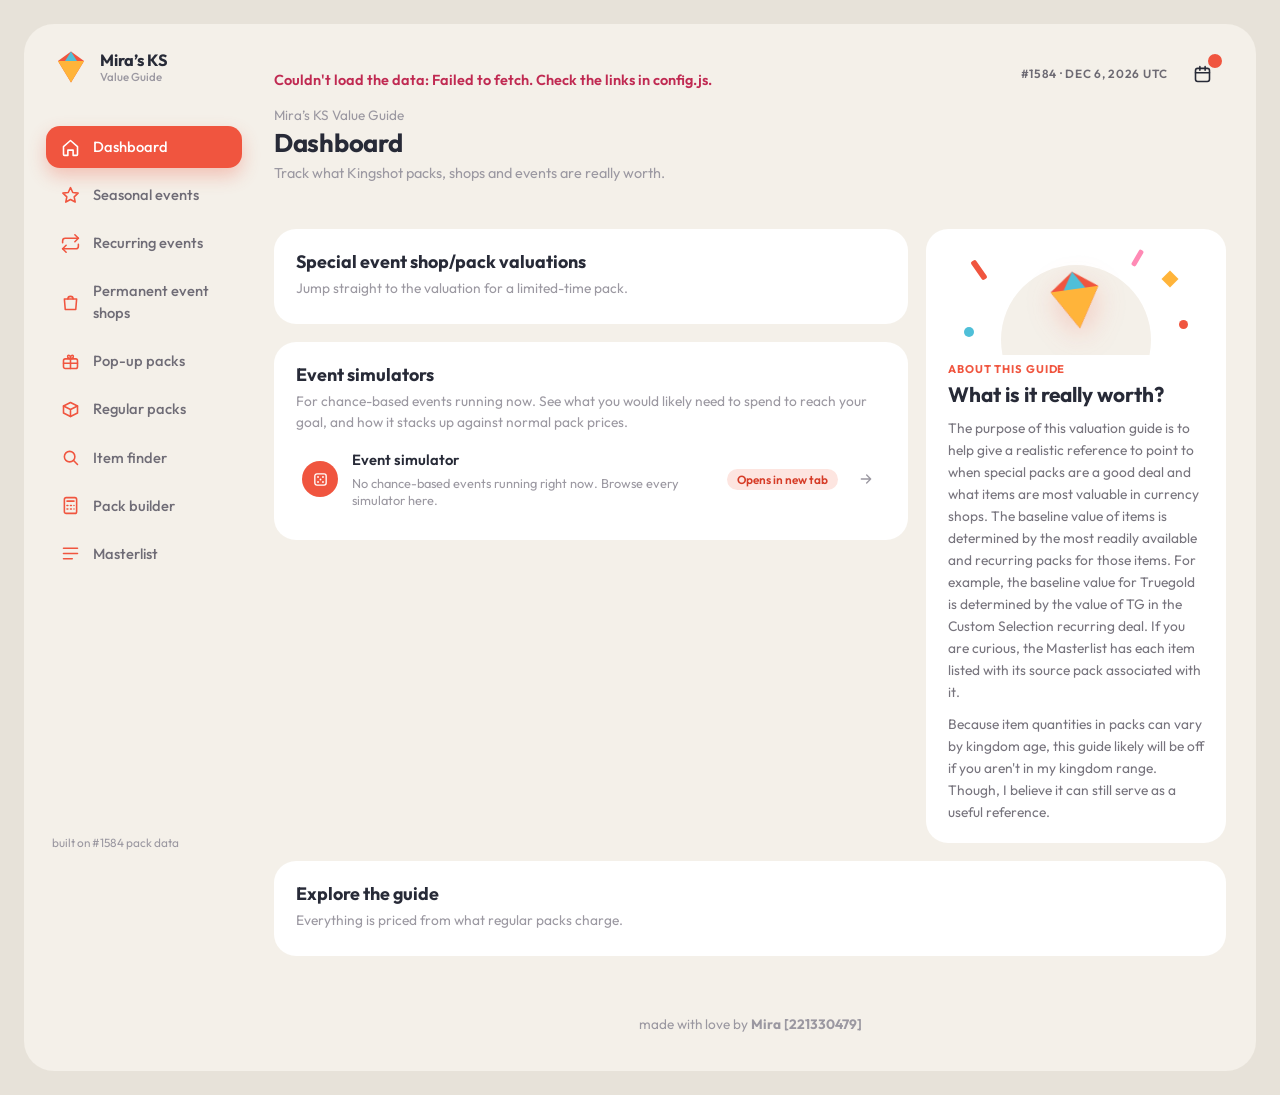
==== commit b7bd774f: "update" ====
--- a/index.html
+++ b/index.html
@@ -49,6 +49,8 @@
     ["recurring.html", "repeat", "Recurring events", "Rotating events like Fantasy Theater, with their shops and packs."],
     ["shops.html", "bag", "Permanent event shops", "What each shop token is worth."],
     ["popups.html", "gift", "Pop-up packs", "Every special pack versus regular prices."],
+    ["packs.html", "box", "Regular packs", "Every regular pack, and which ones set item values."],
+    ["finder.html", "search", "Item finder", "The best pack and shop for any item right now."],
     ["build.html", "calc", "Pack builder", "Check any pack by typing in its items and price."],
     ["masterlist.html", "list", "Masterlist", "The dollar value of every upgrade item."]
   ].map(l => bigLink(...l)).join("");
--- a/theme.css
+++ b/theme.css
@@ -1,4 +1,4 @@
-/* Theme: warm beige workspace, white cards and right panel, playful coral / teal / pink / green / yellow accents */
+/* Theme: warm beige workspace, white cards, playful coral / teal / pink / green / yellow accents */
 @import url("https://fonts.googleapis.com/css2?family=Outfit:wght@400;500;600;700&display=swap");
 :root{--ink:#272a37;--title:#272a37;--mute:#9b98a1;--line:#ece7de;--head:#f7f4ef;--hover:#fbf9f5;--violet:#f0553f;
   --beige:#f4f0e9;--coral:#f0553f;--teal:#4fbfd8;--pink:#ff8ab5;--green:#3fcf9a;--yellow:#ffb43a;
@@ -19,12 +19,6 @@
 .t3 nav a:hover{background:#fff}
 .t3 nav a[aria-current]{background:var(--coral);color:#fff;box-shadow:0 8px 18px rgba(240,85,63,.35)}
 .t3 .tagline{display:none}
-}
-.rpanel{display:none}
-@media(min-width:1360px){
-.t3 main{margin-right:24px;padding-right:350px}
-.rpanel{display:block;position:fixed;top:24px;right:24px;bottom:24px;width:310px;overflow-y:auto;background:#fff;border-radius:30px;padding:28px 26px;box-shadow:-10px 0 40px rgba(90,70,40,.06);z-index:4}
-.t3 .topbar{right:374px}
 }
 
 /* Top bar */
@@ -54,28 +48,10 @@
 .ev-main strong{font-size:.92rem;font-weight:600}
 .ev-main .dim{font-size:.78rem}
 .ev-links{display:flex;gap:8px;margin-top:6px}
-.ev-links a,.ecard-links a{font-size:.72rem;font-weight:700;letter-spacing:.04em;text-transform:uppercase;text-decoration:none;color:var(--ink)}
+.ev-links a{font-size:.72rem;font-weight:700;letter-spacing:.04em;text-transform:uppercase;text-decoration:none;color:var(--ink)}
 .ev-links a{padding:4px 11px;border-radius:999px;background:var(--head)}
-.ev-links a:hover,.ecard-links a:hover{color:var(--coral)}
+.ev-links a:hover{color:var(--coral)}
 .ev-sub{margin:10px 0 0;font-size:.7rem;font-weight:700;text-transform:uppercase;letter-spacing:.06em;color:var(--mute)}
-
-/* Right panel cards (like "tasks today") */
-.rp-head{display:flex;align-items:center;justify-content:space-between;margin:4px 0 14px}
-.rp-head:not(:first-child){margin-top:30px}
-.rp-head h2{margin:0;font-size:1.15rem;font-weight:700}
-.rp-count{min-width:26px;height:26px;padding:0 8px;border-radius:999px;display:grid;place-items:center;background:var(--coral);color:#fff;font-size:.78rem;font-weight:700}
-.rp-count.soft{background:var(--head);color:var(--mute)}
-.ecard{border:1px solid var(--line);border-radius:18px;padding:16px 16px 14px;margin-bottom:14px;transition:box-shadow .15s}
-.ecard:hover{box-shadow:var(--soft)}
-.ecard.upcoming{opacity:.75}
-.ecard-top{display:flex;justify-content:space-between;align-items:flex-start;gap:10px}
-.ecard-top strong{font-size:.98rem;font-weight:600;line-height:1.3}
-.dleft{flex:none;font-size:.7rem;font-weight:700;color:#fff;border-radius:999px;padding:3px 9px;background:var(--coral)}
-.dleft.yellow{background:var(--yellow)}.dleft.green{background:var(--green)}.dleft.teal{background:var(--teal)}.dleft.pink{background:var(--pink)}
-.ecard-foot{display:flex;justify-content:space-between;align-items:center;gap:8px;margin-top:18px}
-.ecard-links{display:flex;gap:12px}
-.ktag{font-size:.68rem;font-weight:700;letter-spacing:.07em;text-transform:uppercase;padding:5px 12px;border-radius:999px;background:var(--coral-s);color:var(--coral-i)}
-.ktag.yellow{background:var(--yellow-s);color:var(--yellow-i)}.ktag.green{background:var(--green-s);color:var(--green-i)}.ktag.teal{background:var(--teal-s);color:var(--teal-i)}.ktag.pink{background:var(--pink-s);color:var(--pink-i)}
 
 /* Headings */
 .t3 .eyebrow{font-size:.85rem;color:var(--mute)}
@@ -152,10 +128,10 @@
 .t3 th,.t3 td{padding:12px 12px}
 .t3 table.rt td:first-child{white-space:normal;min-width:150px}
 
-/* Sidebar with labels */
+/* Sidebar with labels. On very wide screens the frame stops at 1600px and centres, and the fixed sidebar follows its left edge */
 @media(min-width:861px){
-.t3 main{padding-left:250px}
-.t3 .side{width:196px;align-items:stretch;inset:48px auto 48px 46px}
+.t3 main{padding-left:250px;margin:24px max(24px,calc(50% - 800px))}
+.t3 .side{width:196px;align-items:stretch;inset:48px auto 48px max(46px,calc(50% - 778px))}
 .t3 .brand{padding:0 6px 40px}.t3 .brand>span{display:block;font-weight:700;font-size:1.02rem}
 .t3 nav{align-items:stretch;gap:6px}
 .t3 nav a{width:auto;height:auto;justify-content:flex-start;gap:12px;padding:10px 14px;border-radius:14px;font-size:.92rem;font-weight:500;color:#6f6c76}
@@ -192,3 +168,40 @@
 .cf.c5{width:9px;height:9px;background:var(--coral);border-radius:50%}
 @media(max-width:860px){.t3 nav a[aria-current]{background:var(--coral);color:#fff}.t3 nav a:hover{background:var(--head)}}
 @media(max-width:640px){.t3 table.rt tbody tr.top{background:var(--head);box-shadow:inset 4px 0 0 var(--coral)}.t3 .stat strong,.t3.dash .stat strong{font-size:1.1rem}.t3 .stat,.t3.dash .stat,.t3.dash .stat:first-child{padding:14px}}
+
+/* Item pictures beside item names */
+.item-name{display:inline-flex;align-items:center;gap:10px;vertical-align:middle}
+.item-img{flex:none;width:28px;height:28px;object-fit:contain}
+.breakdown .item-img{width:22px;height:22px}
+
+/* Item finder */
+.finder-search label h2{margin:0 0 4px}
+.finder-search p{margin:0 0 14px;color:var(--mute)}
+.t3 .finder-search input{width:100%;max-width:520px;padding:13px 20px;font-size:1rem}
+.quick{display:flex;flex-wrap:wrap;align-items:center;gap:8px;margin-top:16px}
+.quick .chip{cursor:pointer;font:inherit;font-size:.86rem;font-weight:600;padding:5px 14px 5px 8px}
+.quick .chip:hover{background:var(--coral-s)}
+.quick .item-img{width:22px;height:22px}
+.quick .item-name{gap:6px}
+.item-head{display:flex;align-items:center;gap:18px}
+.item-head img{flex:none;width:64px;height:64px;object-fit:contain}
+.item-head h2{margin:0 0 4px}.item-head p{margin:0}
+.item-head a{color:var(--coral)}
+.stack{display:inline-flex;flex-direction:column;align-items:flex-start;gap:4px;vertical-align:middle}
+.stack .pill{font-size:.74rem;padding:2px 10px}
+.stack a:not(.pill){color:var(--ink)}
+
+/* Regular packs: category filter and pack options */
+button.chip{cursor:pointer;font:inherit;font-size:.88rem;font-weight:600}
+.t3 .chip[aria-current]{background:var(--coral);color:#fff;border-color:var(--coral)}
+.t3 .chip[aria-current] .dim{color:rgba(255,255,255,.8)}
+.cts{display:flex;flex-wrap:wrap;gap:6px}
+.ct{display:inline-flex;align-items:center;gap:5px;padding:3px 10px 3px 5px;border-radius:999px;background:#fff;border:1px solid var(--line);font-size:.8rem;white-space:nowrap}
+.ct img{width:20px;height:20px;object-fit:contain}
+.ct b{font-weight:700}
+.ct .pill{font-size:.68rem;padding:1px 7px}
+.opts td{vertical-align:middle}
+.opts tr.best td:first-child{box-shadow:inset 3px 0 0 var(--green);font-weight:700}
+.pills{display:flex;flex-wrap:wrap;gap:5px;min-width:180px;max-width:380px}
+.t3 td .pill{white-space:nowrap}
+@media(min-width:641px){table.rt td:first-child:has(.chev){white-space:nowrap}}
